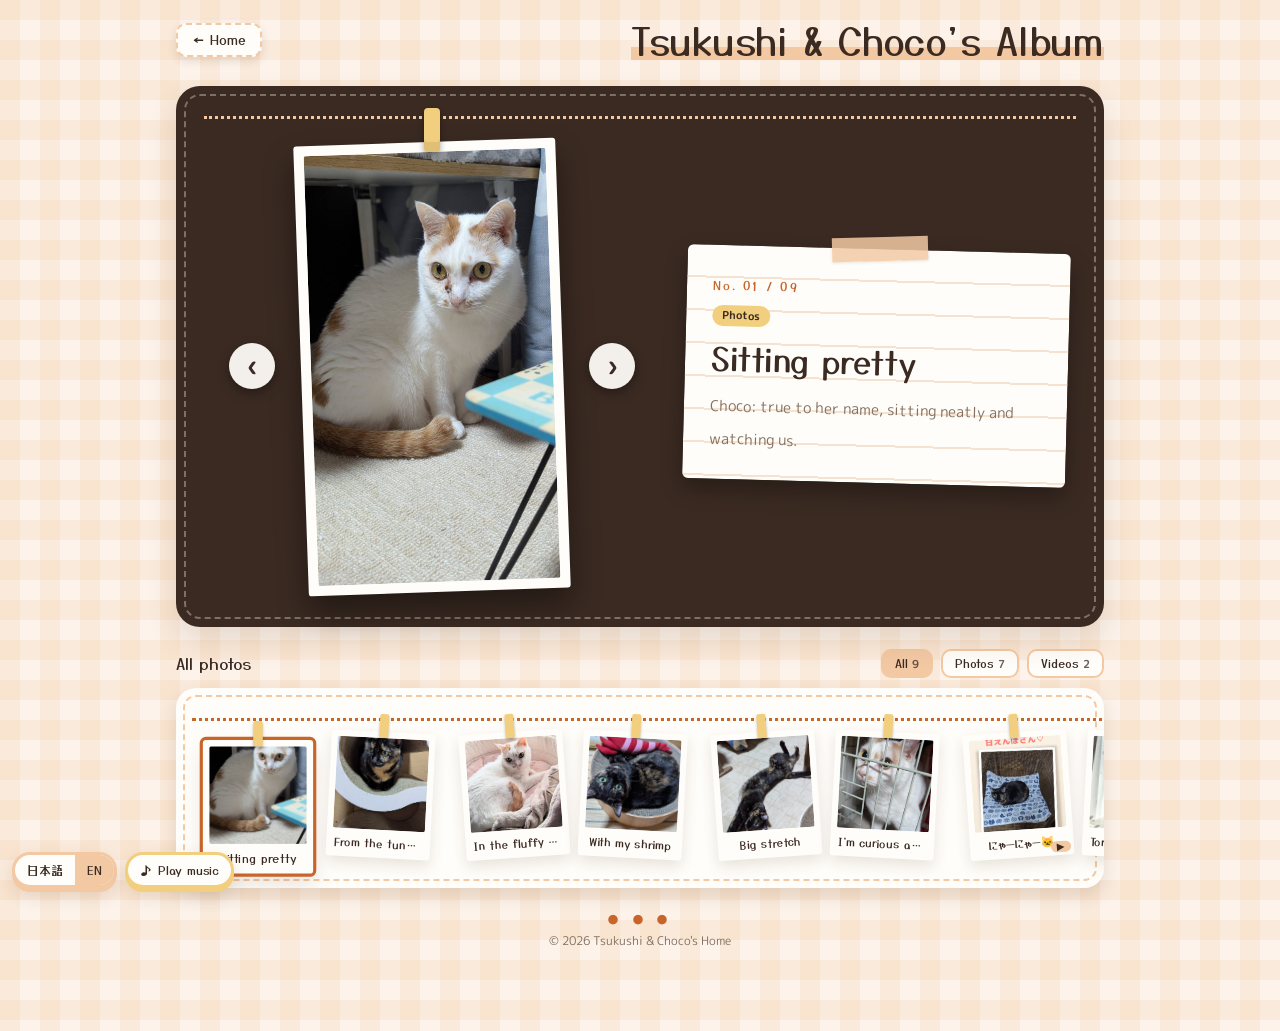
==== album.html @ e46e7396 "Add Tsukushi theme song video to album" ====
<!doctype html>
<html lang="ja">
<head>
<meta charset="utf-8">
<meta name="viewport" content="width=device-width, initial-scale=1, viewport-fit=cover">
<title>つくしとちょこのアルバム</title>
<link rel="preconnect" href="https://fonts.googleapis.com">
<link rel="preconnect" href="https://fonts.gstatic.com" crossorigin>
<link rel="stylesheet" href="https://fonts.googleapis.com/css2?family=Yusei+Magic&family=M+PLUS+Rounded+1c:wght@500;700&display=swap">
<link rel="stylesheet" href="style.css">
</head>
<body>
<main class="wrap" data-page-title="title.album">
  <header class="album-head">
    <a class="back" href="index.html" data-i18n="back">← トップへ</a>
    <h1 class="album-title" data-i18n="album.title">つくしとちょこのアルバム</h1>
  </header>

  <!-- 物干しボード：えらんだ写真をクリップでつるして、横にメモを貼る -->
  <section class="board" data-i18n-aria="album.book" aria-label="えらんだ写真">
    <div class="stage">
      <div class="hang">
        <span class="clip" aria-hidden="true"></span>
        <figure class="snap" id="snap"></figure>
      </div>
      <!-- 送りボタンは写真の両側に置いて、写真を見ながら押せるようにする -->
      <button type="button" class="nav-btn nav-prev" id="prev" data-i18n-aria="album.prev.aria" aria-label="前の写真">‹</button>
      <button type="button" class="nav-btn nav-next" id="next" data-i18n-aria="album.next.aria" aria-label="次の写真">›</button>
    </div>
    <div class="memo">
      <span class="page-no" id="page-no"></span>
      <span class="kind-chip" id="kind-chip"></span>
      <h2 class="book-cap" id="book-cap"></h2>
      <p class="book-note" id="book-note"></p>
    </div>
  </section>

  <section class="shelf" aria-labelledby="shelf-title">
    <div class="shelf-head">
      <h2 id="shelf-title" data-i18n="album.list">写真の一覧</h2>
      <div class="tabs" role="group" data-i18n-aria="album.tabs" aria-label="表示の切り替え">
        <button type="button" id="tab-all" data-filter="all" aria-pressed="true"><span data-i18n="album.all">すべて</span><span class="count"></span></button>
        <button type="button" id="tab-photo" data-filter="photo" aria-pressed="false"><span data-i18n="album.photo">写真</span><span class="count"></span></button>
        <button type="button" id="tab-video" data-filter="video" aria-pressed="false"><span data-i18n="album.video">動画</span><span class="count"></span></button>
      </div>
    </div>
    <div class="line"><div class="strip clothes" id="strip"></div></div>
  </section>

  <footer>
    <div class="paws" aria-hidden="true">● ● ●</div>
    <span data-i18n="footer">© 2026 つくしとちょこのおうち</span>
  </footer>
</main>

<script src="site.js"></script>
<script>
/* 写真・動画を増やすときは、ここに1つずつ追加します（新しいものは最後に足します）。
   写真: { type: "photo", src: "images/ファイル名.jpg", caption: { ja: "ひとこと", en: "English" }, note: { ja: "説明", en: "English" } }
   動画: { type: "video", src: "images/ファイル名.mp4", caption: { ja: "ひとこと" }, note: { ja: "説明" } }
        （サムネイル画像は不要です。用意した場合は poster: "images/サムネイル.jpg" を足せます）
   英語を書かない場合は日本語が表示されます */
const items = [
  { type: "photo", src: "images/choco-sit.jpg",
    caption: { ja: "ちょこんとおすわり", en: "Sitting pretty" },
    note: { ja: "ちょこ：名前のとおり、ちょこんと座ってこちらをじっと見ています。", en: "Choco: true to her name, sitting neatly and watching us." },
    alt: { ja: "床にすわってこちらを見る白茶猫のちょこ", en: "Choco, an orange-and-white cat, sitting and looking at the camera" } },
  { type: "photo", src: "images/tsukushi-tunnel.jpg",
    caption: { ja: "トンネルの中から", en: "From the tunnel" },
    note: { ja: "つくし：爪とぎトンネルの中から、きりっとこっちを見ています。", en: "Tsukushi: looking sharp from inside the scratcher tunnel." },
    alt: { ja: "爪とぎトンネルの中にいるサビ猫のつくし", en: "Tsukushi, a tortoiseshell cat, inside a cardboard scratcher tunnel" } },
  { type: "photo", src: "images/choco-bed.jpg",
    caption: { ja: "ふわふわベッドで", en: "In the fluffy bed" },
    note: { ja: "ちょこ：ピンクのベッドでくるんと丸まって、ひとやすみ。", en: "Choco: curled up for a rest in the pink bed." },
    alt: { ja: "ピンクのベッドで丸まる白茶猫のちょこ", en: "Choco curled up in a pink bed" } },
  { type: "photo", src: "images/tsukushi-shrimp.jpg",
    caption: { ja: "エビといっしょ", en: "With my shrimp" },
    note: { ja: "つくし：爪とぎボウルにすっぽり。エビのおもちゃといっしょに、上目づかい。", en: "Tsukushi: snug in the scratcher bowl with her shrimp toy, looking up." },
    alt: { ja: "爪とぎボウルの中でエビのおもちゃと寝ころぶつくし", en: "Tsukushi lying in a scratcher bowl next to a shrimp toy" } },
  { type: "photo", src: "images/tsukushi-stretch.jpg",
    caption: { ja: "のびーん", en: "Big stretch" },
    note: { ja: "つくし：床の上で、おもいっきりのびのび。これが噂のPUMAつくし。", en: "Tsukushi: stretching out as far as she can on the floor. Behold, the rumored PUMA Tsukushi." },
    alt: { ja: "床の上で体をのばすつくし", en: "Tsukushi stretching out on the floor" } },
  { type: "photo", src: "images/choco-house.jpg",
    caption: { ja: "気になるにゃ", en: "I'm curious about" },
    note: { ja: "ちょこ：我が家に来て3日目。9月15日。ケージの外が気になるにゃ。", en: "Choco:Day 3 at my new home. September 15th. I’m so curious about what’s outside the cage!" } },
  { type: "video", src: "images/tsukushi_amae_v13.mp4", poster: "images/tsukushi_amae_thumbnail_v10.jpg",
  caption: { ja: "にゃーにゃー🐱" },
  note: { ja: "つくし：\nいつにも増して、甘えんぼうなつくちゃん🐱\nおかーしゃんは胸熱で泣いてしまったよ🥹" } },
  { type: "photo", src: "images/tsukushi-bekko.jpg",
    caption: { ja: "べっ甲色の輝き✨", en: "Tortoiseshell glow✨" },
    note: { ja: "つくし：窓辺で陽の光を浴びてキラキラ輝いています🐱サビ猫の魅力全開にゃ👍🏻✨", en: "Tsukushi: basking in the sunlight by the window and sparkling away🐱 Tortoiseshell charm in full bloom👍🏻✨" },
    alt: { ja: "窓辺で陽の光を浴びるサビ猫のつくし", en: "Tsukushi, a tortoiseshell cat, basking in the sunlight by the window" } }, { type: "video", src: "images/tsukushi_song.mp4", poster: "images/tsukushi_song_poster.jpg", caption: { ja: "私はサビ猫つくしです♪", en: "I'm Tsukushi the Tortoiseshell Cat♪" }, note: { ja: "つくし：お友達のchokoさんが作ってくれた、つくしのテーマソングです。だんだんくせになって、気づいたら口ずさんじゃうかも(笑)", en: "Tsukushi: A theme song for Tsukushi, made by our friend choko. It's so catchy, you'll catch yourself humming it before you know it (lol)" }, alt: { ja: "つくしのテーマソングの動画", en: "Video of Tsukushi's theme song" } },
  // 増やすときは、ここに { type: "photo", src: "images/ファイル名.jpg", caption: { ja: "…", en: "…" }, note: { ja: "…", en: "…" } } を追加します
];

const pick = v => (v && typeof v === "object") ? (v[SITE.lang] || v.ja || "") : (v || "");
const strip = document.getElementById("strip");
const snap = document.getElementById("snap");
let shown = items;
let current = 0;

document.querySelectorAll(".tabs button").forEach(btn => {
  const f = btn.dataset.filter;
  btn.querySelector(".count").textContent = f === "all" ? items.length : items.filter(i => i.type === f).length;
  btn.addEventListener("click", () => {
    document.querySelectorAll(".tabs button").forEach(b => b.setAttribute("aria-pressed", b === btn));
    shown = f === "all" ? items : items.filter(i => i.type === f);
    renderStrip();
    const no = Number(new URLSearchParams(location.search).get("no")); select(Number.isInteger(no) && no >= 1 && no <= items.length ? no - 1 : 0);
  });
});

function renderStrip() {
  strip.innerHTML = "";
  if (!shown.length) {
    const p = document.createElement("p");
    p.className = "empty";
    p.textContent = SITE.t("album.empty");
    strip.append(p);
    return;
  }
  shown.forEach((item, idx) => {
    const b = document.createElement("button");
    b.type = "button";
    b.setAttribute("aria-label", pick(item.caption));
    if (item.type === "video" && !item.poster) {
      // サムネイル画像がない動画は、動画の最初のほうの1コマを小さく表示する
      const v = document.createElement("video");
      v.src = item.src + "#t=0.5"; v.muted = true; v.playsInline = true; v.preload = "metadata";
      v.setAttribute("aria-hidden", "true");
      b.append(v);
    } else {
      const img = document.createElement("img");
      img.src = item.poster || item.src; img.alt = ""; img.loading = "lazy";
      b.append(img);
    }
    const cap = document.createElement("span");
    cap.className = "cap"; cap.textContent = pick(item.caption);
    b.append(cap);
    if (item.type === "video") {
      const m = document.createElement("span");
      m.className = "vmark"; m.textContent = "▶";
      b.append(m);
    }
    b.addEventListener("click", () => select(idx));
    strip.append(b);
  });
}

function select(idx) {
  if (!shown.length) {
    snap.innerHTML = '<p class="book-empty">' + SITE.t("album.bookempty") + '</p>';
    document.getElementById("page-no").textContent = "No. 00 / 00";
    document.getElementById("kind-chip").textContent = SITE.t("album.photo");
    document.getElementById("book-cap").textContent = SITE.t("album.title");
    document.getElementById("book-note").textContent = SITE.t("album.empty");
    return;
  }
  current = (idx + shown.length) % shown.length;
  const item = shown[current];
  snap.innerHTML = "";
  if (item.type === "video") {
    const v = document.createElement("video");
    v.controls = true; v.playsInline = true; v.preload = "metadata";
    if (item.poster) { v.src = item.src; v.poster = item.poster; }
    else v.src = item.src + "#t=0.5";  // サムネイルがなくても最初の1コマを表示する
    snap.append(v);
  } else {
    const img = document.createElement("img");
    img.src = item.src; img.alt = pick(item.alt) || pick(item.caption);
    snap.append(img);
  }
  // 選んだ写真が一覧の見える位置に来るようにする
  const btn = strip.querySelectorAll("button")[current];
  const line = strip.parentElement;
  if (btn && line) line.scrollTo({ left: btn.offsetLeft - (line.clientWidth - btn.offsetWidth) / 2, behavior: "smooth" });
  const n = String(current + 1).padStart(2, "0");
  document.getElementById("page-no").textContent = `No. ${n} / ${String(shown.length).padStart(2, "0")}`;
  document.getElementById("kind-chip").textContent = SITE.t(item.type === "video" ? "album.video" : "album.photo");
  document.getElementById("book-cap").textContent = pick(item.caption);
  document.getElementById("book-note").textContent = pick(item.note);
  strip.querySelectorAll("button").forEach((b, i) => b.setAttribute("aria-current", i === current));
}

document.getElementById("prev").addEventListener("click", () => select(current - 1));
document.getElementById("next").addEventListener("click", () => select(current + 1));
document.addEventListener("keydown", e => {
  if (e.key === "ArrowLeft") select(current - 1);
  if (e.key === "ArrowRight") select(current + 1);
});
SITE.onLang(() => { renderStrip(); if (shown.length) select(current); });

renderStrip();
const no = Number(new URLSearchParams(location.search).get("no")); select(Number.isInteger(no) && no >= 1 && no <= items.length ? no - 1 : 0);
</script>
</body>
</html>
---- style.css ----
/* つくしとちょこのおうち 共通スタイル（リリーのおうちと同じテイスト）
   Layout: 上部にリンク集 → 2匹の丸窓 → 2匹のプロフィール → ライブ配信 → アルバム入口。アルバムは別ページ */
:root {
  --bg: #fdf3ea;          /* ひだまりのアプリコット */
  --dot: #f6e2d0;         /* ギンガムの線・薄い面 */
  --card: #fffdf9;
  --ink: #3a2a22;         /* サビ猫の黒茶 */
  --muted: #86705f;
  --accent: #f3c9a4;      /* サビ猫のオレンジ（淡） */
  --accent-deep: #c7652a; /* サビ猫のオレンジ（濃）・文字用 */
  --honey: #f2cf7e;
  --mint: #b9d8bf;        /* セージ */
  --lilac: #d6cbe8;
  --red: #f0b3a3;         /* YouTube */
  --on-color: #3a2a22;    /* 色面の上の文字・アイコン（両テーマ共通） */
  --shadow: rgba(80, 45, 20, .13);
  --font-pop: "Yusei Magic", "Hiragino Maru Gothic ProN", "Yu Gothic", sans-serif;
  --font-body: "M PLUS Rounded 1c", "Hiragino Maru Gothic ProN", "Yu Gothic", sans-serif;
}
@media (prefers-color-scheme: dark) {
  :root:not([data-theme="light"]) {
    --bg: #241a15; --dot: #2f221b; --card: #33261f; --ink: #fbefe4; --muted: #ccb6a4;
    --accent: #e9b084; --accent-deep: #f2a46a; --honey: #f2cf7e; --mint: #b9d8bf; --lilac: #d6cbe8; --red: #f0b3a3;
    --shadow: rgba(0, 0, 0, .38);
    color-scheme: dark;
  }
}
:root[data-theme="dark"] {
  --bg: #241a15; --dot: #2f221b; --card: #33261f; --ink: #fbefe4; --muted: #ccb6a4;
  --accent: #e9b084; --accent-deep: #f2a46a; --honey: #f2cf7e; --mint: #b9d8bf; --lilac: #d6cbe8; --red: #f0b3a3;
  --shadow: rgba(0, 0, 0, .38);
  color-scheme: dark;
}

* { box-sizing: border-box; }
body {
  margin: 0;
  background-color: var(--bg);
  background-image: radial-gradient(var(--dot) 18%, transparent 19%), radial-gradient(var(--dot) 18%, transparent 19%);
  background-size: 44px 44px;
  background-position: 0 0, 22px 22px;
  color: var(--ink);
  font-family: var(--font-body);
  font-size: 15px;
  line-height: 1.7;
}
img { max-width: 100%; }
.wrap {
  max-width: 960px;
  margin: 0 auto;
  padding-inline: 16px;
  padding-block: 16px 28px;
  display: grid;
  gap: 22px;
}

/* ---------- Links (top) ---------- */
.links {
  display: grid;
  grid-template-columns: repeat(4, minmax(0, 1fr));
  gap: 12px;
}
.link {
  --c: var(--accent);
  position: relative;
  display: flex;
  align-items: center;
  gap: 10px;
  padding: 10px 12px;
  background: var(--card);
  border-radius: 20px;
  border: 3px solid var(--c);
  box-shadow: 0 5px 0 var(--c);
  color: var(--ink);
  text-decoration: none;
  transition: transform .18s ease, box-shadow .18s ease;
  min-width: 0;
}
.link:hover { transform: translateY(-3px) rotate(-1.5deg); box-shadow: 0 8px 0 var(--c); }
.link:active { transform: translateY(3px); box-shadow: 0 2px 0 var(--c); }
.link:focus-visible { outline: 3px dashed var(--ink); outline-offset: 4px; }
.link .icon {
  flex: none;
  width: 40px; height: 40px;
  border-radius: 50%;
  display: grid; place-items: center;
  background: var(--c);
  color: var(--on-color);
}
.link .icon svg { width: 22px; height: 22px; }
.link .label { display: grid; min-width: 0; line-height: 1.3; }
.link b { font-family: var(--font-pop); font-weight: 400; font-size: 13px; overflow-wrap: anywhere; }
.link small { font-size: 11px; color: var(--muted); }
.link .badge {
  position: absolute; top: -9px; right: -6px;
  font-family: var(--font-pop); font-size: 10px;
  background: var(--ink); color: var(--bg);
  border-radius: 999px; padding: 1px 8px;
  transform: rotate(10deg);
}
.l-ig { --c: var(--accent); }
.l-tt { --c: var(--lilac); }
.l-yt { --c: var(--red); }
.l-line { --c: var(--mint); }

/* ---------- Hero ---------- */
.hero {
  display: grid;
  grid-template-columns: minmax(0, 1fr) minmax(0, 1.1fr);
  align-items: center;
  gap: 28px;
}
.photo { position: relative; width: min(100%, 380px); justify-self: center; }
.photo .frame {
  aspect-ratio: 1 / 1;
  max-width: 100%;
  border-radius: 58% 42% 47% 53% / 52% 46% 54% 48%;
  overflow: hidden;
  border: 7px solid var(--card);
  box-shadow: 0 0 0 4px var(--accent), 0 14px 30px var(--shadow);
  animation: blob 9s ease-in-out infinite;
}
.photo .frame img { width: 100%; height: 100%; object-fit: cover; object-position: 38% 40%; display: block; }
@keyframes blob { 50% { border-radius: 45% 55% 52% 48% / 46% 54% 46% 54%; } }
.sticker {
  position: absolute;
  font-family: var(--font-pop);
  font-size: 13px;
  padding: 6px 12px;
  border-radius: 999px;
  background: var(--honey);
  color: var(--on-color);
  box-shadow: 0 4px 0 rgba(80, 45, 20, .15);
  white-space: nowrap;
}
.sticker.s1 { top: 6%; right: -4%; transform: rotate(8deg); }
.sticker.s2 { bottom: 8%; left: -4%; transform: rotate(-7deg); background: var(--mint); }

.intro { min-width: 0; }
.hello {
  display: inline-block;
  font-family: var(--font-pop);
  font-size: 13px;
  letter-spacing: .08em;
  color: var(--accent-deep);
  background: var(--card);
  border: 2px dashed var(--accent);
  border-radius: 999px;
  padding: 2px 14px;
}
h1 {
  margin: 8px 0 4px;
  font-family: var(--font-pop);
  font-weight: 400;
  font-size: clamp(48px, 9vw, 84px);
  line-height: 1.05;
  letter-spacing: .02em;
  text-wrap: balance;
  text-shadow: 3px 3px 0 var(--dot), 6px 6px 0 var(--accent);
}
.en { font-family: var(--font-pop); font-size: 18px; color: var(--muted); letter-spacing: .25em; margin: 0; }
.lead { margin: 12px 0 0; max-width: 34em; }

/* ---------- Profile ---------- */
.profile {
  display: grid;
  grid-template-columns: minmax(0, 0.9fr) minmax(0, 2fr);
  gap: 20px;
  align-items: center;
  background: var(--card);
  border-radius: 32px;
  padding: 22px;
  box-shadow: 0 10px 24px var(--shadow);
}
.bubble {
  position: relative;
  margin: 0;
  background: var(--accent);
  color: var(--on-color);
  font-family: var(--font-pop);
  font-size: 16px;
  line-height: 1.6;
  padding: 16px 18px;
  border-radius: 24px;
  text-wrap: balance;
}
.bubble::after {
  content: "";
  position: absolute;
  bottom: -14px; left: 28px;
  border: 8px solid transparent;
  border-top: 10px solid var(--accent);
  border-right: 10px solid var(--accent);
}
.bubble small { display: block; font-family: var(--font-body); font-weight: 700; font-size: 12px; margin-top: 6px; }
.section-title { font-family: var(--font-pop); font-weight: 400; font-size: 16px; margin: 0 0 10px; color: var(--accent-deep); }
.facts { display: grid; grid-template-columns: repeat(5, minmax(0, 1fr)); gap: 10px; margin: 0; }
.facts div { background: var(--bg); border-radius: 16px; padding: 8px 12px; min-width: 0; }
.facts dt { font-size: 11px; color: var(--muted); font-weight: 700; letter-spacing: .06em; }
.facts dd { margin: 0; font-weight: 700; font-size: 14px; line-height: 1.45; font-variant-numeric: tabular-nums; }

/* ---------- CM banner ---------- */
.cm {
  display: flex;
  align-items: center;
  gap: 16px;
  padding: 14px 20px;
  background: var(--card);
  border: 3px solid var(--ink);
  border-radius: 999px;
  box-shadow: 0 6px 0 var(--ink);
  color: var(--ink);
  text-decoration: none;
  transition: transform .18s ease, box-shadow .18s ease;
}
.cm:hover { transform: translateY(-3px); box-shadow: 0 9px 0 var(--ink); }
.cm:active { transform: translateY(3px); box-shadow: 0 2px 0 var(--ink); }
.cm:focus-visible { outline: 3px dashed var(--accent-deep); outline-offset: 4px; }
.cm .play { flex: none; width: 48px; height: 48px; border-radius: 50%; display: grid; place-items: center; background: var(--accent); color: var(--on-color); }
.cm .play svg { width: 22px; height: 22px; margin-left: 3px; }
.cm .txt { min-width: 0; flex: 1; display: grid; line-height: 1.4; }
.cm .tag { font-family: var(--font-pop); font-size: 11px; color: var(--accent-deep); letter-spacing: .12em; }
.cm b { font-family: var(--font-pop); font-weight: 400; font-size: 17px; }
.cm .go { flex: none; font-family: var(--font-pop); font-size: 13px; background: var(--honey); color: var(--on-color); border-radius: 999px; padding: 4px 14px; }

/* ---------- Album teaser (top) ---------- */
.album-card {
  display: grid;
  grid-template-columns: minmax(0, 1fr) auto;
  align-items: center;
  gap: 20px;
  padding: 18px 22px;
  background: var(--card);
  border-radius: 32px;
  box-shadow: 0 10px 24px var(--shadow);
  color: var(--ink);
  text-decoration: none;
  transition: transform .2s ease;
}
.album-card:hover { transform: translateY(-3px); }
.album-card:focus-visible { outline: 3px dashed var(--accent-deep); outline-offset: 4px; }
.album-card p { margin: 0; color: var(--muted); font-size: 13px; }
.album-card .go { display: inline-block; margin-top: 10px; font-family: var(--font-pop); font-size: 13px; background: var(--accent); color: var(--on-color); border-radius: 999px; padding: 4px 16px; }
.thumbs { display: flex; padding-right: 10px; }
.thumbs img {
  width: 84px; height: 104px; object-fit: cover;
  border: 5px solid var(--card); border-radius: 6px;
  box-shadow: 0 6px 14px var(--shadow);
  margin-right: -14px;
}
.thumbs img:nth-child(1) { transform: rotate(-6deg); }
.thumbs img:nth-child(2) { transform: rotate(3deg) translateY(-6px); }
.thumbs img:nth-child(3) { transform: rotate(-2deg); }

/* ---------- Album page ---------- */
.album-head { display: flex; flex-wrap: wrap; align-items: center; justify-content: space-between; gap: 12px; }
.back {
  display: inline-flex; align-items: center; gap: 6px;
  font-family: var(--font-pop); font-size: 13px;
  color: var(--ink); text-decoration: none;
  background: var(--card); border: 3px solid var(--accent); box-shadow: 0 4px 0 var(--accent);
  border-radius: 999px; padding: 4px 14px;
}
.back:focus-visible { outline: 3px dashed var(--ink); outline-offset: 3px; }
.album-title { margin: 0; font-family: var(--font-pop); font-weight: 400; font-size: clamp(26px, 5vw, 38px); text-shadow: 3px 3px 0 var(--accent); }

/* 見開きアルバム */
.book {
  position: relative;
  display: grid;
  grid-template-columns: minmax(0, 1fr) minmax(0, 1fr);
  background: var(--accent);
  border-radius: 20px;
  padding: 12px;
  box-shadow: 0 14px 30px var(--shadow), inset 0 0 0 2px var(--card);
}
.book::before {
  content: "";
  position: absolute; top: 12px; bottom: 12px; left: 50%;
  width: 34px; transform: translateX(-50%);
  background: linear-gradient(90deg, transparent, var(--shadow) 45%, var(--shadow) 55%, transparent);
  pointer-events: none; z-index: 1;
}
.page {
  min-width: 0;
  background-color: var(--card);
  padding: 22px;
  min-height: 380px;
  display: grid;
}
.page.left { border-radius: 10px 4px 4px 10px; place-items: center; }
.page.right {
  border-radius: 4px 10px 10px 4px;
  background-image: repeating-linear-gradient(transparent 0 31px, var(--dot) 31px 33px);
  align-content: center; gap: 12px; padding-inline: 32px;
}
.snap {
  position: relative;
  max-width: 100%;
  background: var(--card);
  padding: 8px 8px 8px;
  border-radius: 4px;
  box-shadow: 0 8px 20px var(--shadow);
  transform: rotate(-2deg);
}
.snap::before, .snap::after {
  content: "";
  position: absolute; width: 70px; height: 22px;
  background: var(--accent); opacity: .85;
  box-shadow: 0 1px 2px var(--shadow);
}
.snap::before { top: -10px; left: -18px; transform: rotate(-35deg); }
.snap::after { bottom: -10px; right: -18px; transform: rotate(-35deg); }
.snap img, .snap video { display: block; max-width: 100%; max-height: 380px; width: auto; height: auto; border-radius: 2px; }
.page-no { font-family: var(--font-pop); font-size: 12px; letter-spacing: .15em; color: var(--accent-deep); font-variant-numeric: tabular-nums; }
.book-cap { margin: 0; font-family: var(--font-pop); font-weight: 400; font-size: clamp(22px, 3.4vw, 32px); line-height: 1.35; text-wrap: balance; }
.book-note { margin: 0; color: var(--muted); line-height: 33px; }
.kind-chip { justify-self: start; font-size: 11px; font-weight: 700; border-radius: 999px; padding: 1px 10px; background: var(--honey); color: var(--on-color); }
.book-nav { display: flex; gap: 8px; margin-top: 6px; }
.book-nav button {
  font: inherit; font-family: var(--font-pop); font-size: 13px;
  background: var(--card); color: var(--ink);
  border: 3px solid var(--accent); box-shadow: 0 4px 0 var(--accent);
  border-radius: 999px; padding: 3px 16px; cursor: pointer;
}
.book-nav button:active { transform: translateY(3px); box-shadow: 0 1px 0 var(--accent); }
.book-nav button:focus-visible { outline: 3px dashed var(--ink); outline-offset: 2px; }

/* 一覧 */
.shelf { display: grid; gap: 10px; }
.shelf-head { display: flex; flex-wrap: wrap; align-items: center; justify-content: space-between; gap: 10px; }
.shelf-head h2 { margin: 0; font-family: var(--font-pop); font-weight: 400; font-size: 16px; }
.tabs { display: flex; flex-wrap: wrap; gap: 8px; }
.tabs button {
  font: inherit; font-family: var(--font-pop); font-size: 12px;
  color: var(--ink); background: var(--card);
  border: 2px solid var(--accent); border-radius: 999px;
  padding: 2px 12px; cursor: pointer;
}
.tabs button[aria-pressed="true"] { background: var(--accent); color: var(--on-color); }
.tabs button:focus-visible { outline: 3px dashed var(--ink); outline-offset: 2px; }
.tabs .count { font-family: var(--font-body); font-weight: 700; font-size: 11px; margin-left: 4px; opacity: .75; }
.strip {
  display: grid;
  grid-template-columns: repeat(auto-fill, minmax(68px, 1fr));
  gap: 8px;
  background: var(--card);
  border-radius: 18px;
  padding: 12px;
  box-shadow: 0 8px 18px var(--shadow);
}
.strip button {
  position: relative;
  padding: 0; border: 3px solid transparent; border-radius: 12px;
  background: var(--bg); cursor: pointer; overflow: hidden;
  aspect-ratio: 1 / 1;
}
.strip button img, .strip button video { width: 100%; height: 100%; object-fit: cover; display: block; }
.strip button[aria-current="true"] { border-color: var(--accent-deep); }
.strip button:not([aria-current="true"]) img { opacity: .8; }
.strip button:hover img { opacity: 1; }
.strip button:focus-visible { outline: 3px dashed var(--ink); outline-offset: 2px; }
.strip .vmark { position: absolute; right: 3px; bottom: 3px; font-size: 10px; background: var(--accent); color: var(--on-color); border-radius: 999px; padding: 0 6px; }
.empty { text-align: center; color: var(--muted); padding: 20px 0; margin: 0; grid-column: 1 / -1; }

/* ---------- Stamps page ---------- */
.lead-small { margin: 0; color: var(--muted); font-size: 13px; }
.cat { display: grid; gap: 12px; }
.cat-head { display: flex; align-items: center; gap: 10px; margin: 0; font-family: var(--font-pop); font-weight: 400; font-size: 18px; }
.cat-head .num { font-family: var(--font-body); font-weight: 700; font-size: 12px; color: var(--muted); }
.cat-head::after { content: ""; flex: 1; border-top: 3px dotted var(--accent); }
.packs { display: grid; grid-template-columns: repeat(auto-fill, minmax(min(100%, 300px), 1fr)); gap: 14px; }
.pack {
  display: grid;
  grid-template-rows: auto 1fr auto;
  gap: 10px;
  background: var(--card);
  border-radius: 26px;
  padding: 16px;
  box-shadow: 0 10px 24px var(--shadow);
  min-width: 0;
}
.pack .preview {
  display: grid; grid-template-columns: repeat(8, minmax(0, 1fr)); gap: 4px;
  background: var(--bg); border-radius: 14px; padding: 8px;
}
.pack .preview img { width: 100%; aspect-ratio: 1 / 1; object-fit: contain; display: block; }
.pack .preview .ph {
  grid-column: 1 / -1; aspect-ratio: 4 / 1;
  display: grid; place-items: center;
  font-family: var(--font-pop); font-size: 12px; color: var(--muted);
}
.pack h3 { margin: 0; font-family: var(--font-pop); font-weight: 400; font-size: 16px; line-height: 1.4; }
.pack .meta { display: flex; flex-wrap: wrap; gap: 6px; margin-top: 4px; }
.pack .chip { font-size: 11px; font-weight: 700; border-radius: 999px; padding: 1px 10px; background: var(--bg); color: var(--muted); }
.pack .chip.kind { background: var(--mint); color: var(--on-color); }
.pack.k-emoji .chip.kind { background: var(--honey); }
.pack p { margin: 6px 0 0; font-size: 13px; color: var(--muted); }
.pack .buy {
  justify-self: start;
  font-family: var(--font-pop); font-size: 13px;
  background: var(--mint); color: var(--on-color);
  border-radius: 999px; padding: 5px 16px;
  text-decoration: none;
  box-shadow: 0 4px 0 rgba(80, 45, 20, .15);
}
.pack.k-emoji .buy { background: var(--honey); }
.pack .buy:focus-visible { outline: 3px dashed var(--ink); outline-offset: 3px; }

footer { text-align: center; font-size: 12px; color: var(--muted); }
footer .paws { color: var(--accent-deep); letter-spacing: .4em; }

/* ---------- Responsive ---------- */
/* ---------- 2匹の丸窓（トップ） ---------- */
.duo { position: relative; display: grid; grid-template-columns: 1fr 1fr; gap: 6px; align-items: center; justify-self: center; width: min(100%, 400px); }
.duo .cat { display: grid; justify-items: center; gap: 6px; }
.duo .cat:nth-child(2) { margin-top: 70px; }
.duo .frame {
  width: 100%; aspect-ratio: 1 / 1; max-width: 100%;
  border-radius: 58% 42% 47% 53% / 52% 46% 54% 48%;
  overflow: hidden;
  border: 6px solid var(--card);
  box-shadow: 0 0 0 4px var(--accent), 0 12px 26px var(--shadow);
  background: var(--accent);
  animation: blob 9s ease-in-out infinite;
}
.duo .cat:nth-child(2) .frame { animation-delay: -4s; }
.duo .frame img, .duo .frame svg { width: 100%; height: 100%; object-fit: cover; display: block; }
.duo .tag { font-family: var(--font-pop); font-size: 13px; background: var(--card); border: 2px solid var(--accent); border-radius: 999px; padding: 0 12px; }
.duo .sticker.s1 { top: -4%; right: 2%; }
.duo .sticker.s2 { bottom: 4%; left: -2%; }

/* ---------- 2匹のプロフィール ---------- */
.profiles { display: grid; grid-template-columns: repeat(2, minmax(0, 1fr)); gap: 16px; }
.pcard {
  background: var(--card);
  border-radius: 28px;
  padding: 18px 20px;
  box-shadow: 0 10px 24px var(--shadow);
  display: grid; gap: 10px; align-content: start;
  min-width: 0;
}
.pcard h3 { margin: 0; display: flex; align-items: baseline; gap: 8px; font-family: var(--font-pop); font-weight: 400; font-size: 22px; }
.pcard h3 small { font-family: var(--font-body); font-weight: 700; font-size: 12px; color: var(--muted); }
.pcard .facts { grid-template-columns: repeat(2, minmax(0, 1fr)); }
.pcard .facts div:last-child { grid-column: 1 / -1; }
.pcard .say { margin: 0; font-size: 13px; color: var(--accent-deep); font-weight: 700; }
.story { margin: 0; text-align: center; font-size: 14px; color: var(--muted); }
.story b { font-family: var(--font-pop); font-weight: 400; color: var(--ink); }
.album-card .thumbs .ph { width: 84px; height: 104px; border: 5px solid var(--card); border-radius: 6px; background: var(--accent); box-shadow: 0 6px 14px var(--shadow); margin-right: -14px; display: grid; place-items: center; font-size: 26px; }
.album-card .thumbs .ph:nth-child(1) { transform: rotate(-6deg); }
.album-card .thumbs .ph:nth-child(2) { transform: rotate(3deg) translateY(-6px); }
.album-card .thumbs .ph:nth-child(3) { transform: rotate(-2deg); }
.book-empty { margin: 0; text-align: center; color: var(--muted); font-family: var(--font-pop); font-size: 15px; line-height: 1.8; }

/* =====================================================================
   テイスト：ひだまりのパッチワーク
   リリーのおうちと同じ骨組みのまま、見た目だけを変えるための上書き。
   ・背景は水玉ではなくギンガムチェック
   ・カードやボタンは「ぬい目（点線）」のあるワッペン風
   ・写真は丸ではなく、少し傾けた角丸の四角
   ・見出しは手書き風の書体＋マーカー線
   ===================================================================== */
body {
  background-image:
    linear-gradient(90deg, color-mix(in srgb, var(--accent) 22%, transparent) 50%, transparent 50%),
    linear-gradient(color-mix(in srgb, var(--accent) 22%, transparent) 50%, transparent 50%);
  background-size: 40px 40px;
  background-position: 0 0;
}

/* リンク集：ぬい目つきのワッペン */
.link {
  border: 2px dashed var(--c);
  border-radius: 14px;
  box-shadow: 0 0 0 5px var(--card), 0 6px 16px var(--shadow);
}
.link:hover { transform: translateY(-3px); box-shadow: 0 0 0 5px var(--card), 0 10px 20px var(--shadow); }
.link:active { transform: translateY(1px); box-shadow: 0 0 0 5px var(--card), 0 3px 8px var(--shadow); }
.link .icon { border-radius: 12px; }
.link .badge { border-radius: 4px; transform: rotate(6deg); background: var(--accent-deep); color: #fff; }

/* 2匹の写真：傾けた角丸の四角＋ぬい目 */
.duo .frame {
  border-radius: 26px;
  animation: none;
  border: 7px solid var(--card);
  box-shadow: 0 10px 24px var(--shadow);
  outline: 2px dashed var(--accent-deep);
  outline-offset: -14px;
}
.duo .cat:nth-child(1) .frame { transform: rotate(-4deg); }
.duo .cat:nth-child(2) .frame { transform: rotate(3deg); }
.duo .tag { border-radius: 6px; border-style: dashed; border-color: var(--accent-deep); }

/* ステッカーはマスキングテープ風 */
.sticker {
  border-radius: 3px;
  background: color-mix(in srgb, var(--honey) 85%, transparent);
  box-shadow: 0 2px 4px var(--shadow);
  font-family: var(--font-pop);
}
.sticker.s2 { background: color-mix(in srgb, var(--mint) 85%, transparent); }

/* 見出し：手書き風＋マーカー */
.hello {
  display: block;
  width: fit-content;
  margin-bottom: 10px;
  border: none;
  border-radius: 4px;
  background: var(--accent-deep);
  color: #fff;
}
h1 {
  text-shadow: none;
  display: inline;
  background: linear-gradient(transparent 64%, var(--accent) 64%, var(--accent) 92%, transparent 92%);
  -webkit-box-decoration-break: clone;
  box-decoration-break: clone;
  line-height: 1.25;
  word-break: keep-all;
  font-size: clamp(42px, 7.5vw, 72px);
}
.intro h1 + .en { margin-top: 10px; }
.en { letter-spacing: .18em; color: var(--accent-deep); }

/* プロフィール・アルバム入口・スタンプ：ワッペン風のカード */
.pcard, .album-card, .pack, .strip {
  border-radius: 20px;
  outline: 2px dashed var(--accent);
  outline-offset: -9px;
}
.pcard h3 { font-family: var(--font-pop); }
.pcard h3 small { background: var(--accent); color: var(--on-color); border-radius: 4px; padding: 0 8px; }
.facts div { border-radius: 10px; }
.section-title, .cat-head { color: var(--accent-deep); }
.cat-head::after { border-top-style: dashed; border-top-color: var(--accent); }

/* ライブ配信：黒茶の帯 */
.cm {
  background: var(--ink);
  color: var(--bg);
  border: none;
  border-radius: 18px;
  box-shadow: 0 10px 22px var(--shadow);
  outline: 2px dashed color-mix(in srgb, var(--bg) 45%, transparent);
  outline-offset: -8px;
}
.cm:hover { box-shadow: 0 14px 26px var(--shadow); }
.cm:active { box-shadow: 0 4px 10px var(--shadow); }
.cm .play { background: var(--accent-deep); color: #fff; border-radius: 12px; }
.cm .tag { color: var(--accent); }
.cm .go { background: var(--accent); border-radius: 8px; }

/* ボタン類：角丸の四角に */
.album-card .go, .pack .buy, .back, .book-nav button, .tabs button { border-radius: 10px; }
.back, .book-nav button { border-width: 2px; border-style: dashed; box-shadow: 0 4px 10px var(--shadow); }
.book-nav button:active { box-shadow: 0 1px 4px var(--shadow); }
.album-card .thumbs img, .album-card .thumbs .ph { border-radius: 12px; }
.album-title { text-shadow: none; background: linear-gradient(transparent 64%, var(--accent) 64%, var(--accent) 92%, transparent 92%); }
.strip button { border-radius: 10px; }

/* 見開きアルバム：表紙をオレンジに */
.book { background: var(--accent-deep); box-shadow: 0 14px 30px var(--shadow); }

/* 左下のツール */
.tools .seg, .tools .bgm { border-radius: 12px; border-style: dashed; border-width: 2px; box-shadow: 0 0 0 4px var(--card), 0 8px 18px var(--shadow); }
.tools .seg { border-color: var(--accent-deep); }
.tools .seg button[aria-pressed="true"] { background: var(--accent-deep); color: #fff; }
.tools .bgm { border-color: var(--accent-deep); }
.tools .bgm[aria-pressed="true"] { background: var(--accent); }

footer .paws { color: var(--accent-deep); }

/* 猫紹介カードの見出し（イラストのアイコンつき） */
.phead { display: flex; align-items: center; gap: 12px; }
.phead .face {
  flex: none; width: 64px; height: 64px;
  border-radius: 16px; overflow: hidden;
  border: 3px solid var(--card);
  box-shadow: 0 0 0 2px var(--accent), 0 4px 10px var(--shadow);
  transform: rotate(-4deg);
}
.pcard:nth-child(2) .phead .face { transform: rotate(4deg); }
.phead .face svg { width: 100%; height: 100%; display: block; }

/* =====================================================================
   アルバム：ひだまりの物干し
   リリーのおうちの「見開きアルバム」とは別の見せ方。
   ・上：濃い茶色のフェルトボードに、えらんだ写真をクリップでつるし、横にメモを貼る
   ・下：物干しロープにつるした小さなポラロイドの一覧（横にスクロール）
   ===================================================================== */
.board {
  position: relative;
  display: grid;
  grid-template-columns: minmax(0, 1.15fr) minmax(0, 1fr);
  gap: 32px;
  align-items: center;
  background: #3a2a22;
  border-radius: 24px;
  padding: 56px 36px 36px;
  box-shadow: 0 14px 30px var(--shadow);
  outline: 2px dashed rgba(253, 243, 234, .35);
  outline-offset: -10px;
}
.board::before {
  content: "";
  position: absolute; top: 30px; left: 28px; right: 28px;
  border-top: 3px dotted #f3c9a4;
}
/* ボタン｜写真｜ボタン の3列。ボタンは写真に重ならない */
.stage { display: grid; grid-template-columns: auto minmax(0, max-content) auto; justify-content: center; align-items: center; gap: 26px; width: 100%; }
.hang { position: relative; grid-column: 2; grid-row: 1; min-width: 0; transform-origin: top center; animation: sway 7s ease-in-out infinite; }
.nav-btn {
  position: relative; z-index: 3; grid-row: 1;
  width: 46px; height: 46px;
  display: grid; place-items: center;
  border: none; border-radius: 50%;
  background: rgba(255, 253, 249, .94); color: #3a2a22;
  font-family: var(--font-body); font-size: 28px; line-height: 1; font-weight: 700;
  box-shadow: 0 4px 12px rgba(0, 0, 0, .35);
  cursor: pointer;
}
.nav-btn:hover { background: #f3c9a4; }
.nav-btn:active { transform: scale(.94); }
.nav-btn:focus-visible { outline: 3px dashed #f3c9a4; outline-offset: 3px; }
.nav-prev { grid-column: 1; }
.nav-next { grid-column: 3; }
@keyframes sway { 0%, 100% { transform: rotate(-1.2deg); } 50% { transform: rotate(1deg); } }
.clip {
  position: absolute; top: -34px; left: 50%; z-index: 2;
  width: 16px; height: 44px; transform: translateX(-50%);
  background: #f2cf7e; border-radius: 4px;
  box-shadow: 0 3px 6px rgba(0, 0, 0, .35), inset 0 -10px 0 rgba(0, 0, 0, .08);
}
.board .snap {
  margin: 0;
  background: #fffdf9;
  padding: 10px;
  border-radius: 3px;
  box-shadow: 0 16px 30px rgba(0, 0, 0, .4);
}
.board .snap::before, .board .snap::after { content: none; }
.board .snap img, .board .snap video { display: block; max-width: 100%; max-height: 430px; width: auto; height: auto; border-radius: 2px; }
.board .book-empty { color: #3a2a22; padding: 60px 30px; }

.memo {
  position: relative;
  display: grid; gap: 10px; align-content: start;
  background-color: var(--card);
  background-image: repeating-linear-gradient(transparent 0 31px, var(--dot) 31px 33px);
  border-radius: 6px;
  padding: 30px 26px 24px;
  transform: rotate(1.5deg);
  box-shadow: 0 10px 22px rgba(0, 0, 0, .3);
}
.memo::before {
  content: "";
  position: absolute; top: -12px; left: 50%;
  width: 96px; height: 24px;
  transform: translateX(-50%) rotate(-3deg);
  background: color-mix(in srgb, var(--accent) 85%, transparent);
  box-shadow: 0 1px 3px var(--shadow);
}

/* 物干しロープの一覧 */
.line {
  background: var(--card);
  border-radius: 20px;
  padding: 18px 16px 20px;
  outline: 2px dashed var(--accent);
  outline-offset: -9px;
  overflow-x: auto;
  box-shadow: 0 8px 18px var(--shadow);
}
.strip.clothes {
  position: relative;
  display: flex; gap: 22px;
  width: max-content; min-width: 100%;
  padding: 26px 14px 10px;
  background: none; box-shadow: none; outline: none; border-radius: 0;
}
.strip.clothes::before {
  content: "";
  position: absolute; top: 12px; left: 0; right: 0;
  border-top: 3px dotted var(--accent-deep);
}
.strip.clothes button {
  position: relative; flex: none;
  width: 104px; aspect-ratio: auto; overflow: visible;
  padding: 6px 6px 0; border: none; border-radius: 3px;
  background: #fffdf9;
  box-shadow: 0 6px 14px var(--shadow);
  transform-origin: top center;
  transition: transform .2s ease, box-shadow .2s ease;
}
.strip.clothes button:nth-child(odd) { transform: rotate(-4deg); }
.strip.clothes button:nth-child(even) { transform: rotate(3deg); }
.strip.clothes button::before {
  content: "";
  position: absolute; top: -18px; left: 50%;
  width: 9px; height: 24px; transform: translateX(-50%);
  background: #f2cf7e; border-radius: 2px;
  box-shadow: 0 2px 3px rgba(0, 0, 0, .25);
}
.strip.clothes button img, .strip.clothes button video { width: 100%; height: auto; aspect-ratio: 1 / 1; object-fit: cover; border-radius: 2px; opacity: 1; }
.strip.clothes button .cap {
  display: block;
  font-family: var(--font-pop); font-size: 11px; color: #3a2a22;
  text-align: center; padding: 5px 2px 7px;
  white-space: nowrap; overflow: hidden; text-overflow: ellipsis;
}
.strip.clothes button:hover { transform: rotate(0) translateY(4px); }
.strip.clothes button[aria-current="true"] {
  transform: rotate(0) translateY(8px) scale(1.06);
  box-shadow: 0 0 0 3px var(--accent-deep), 0 10px 18px var(--shadow);
}
.strip.clothes button:focus-visible { outline: 3px dashed var(--ink); outline-offset: 4px; }
.strip.clothes .empty { width: 100%; }

@media (max-width: 760px) {
  .links { gap: 8px; }
  .link { flex-direction: column; text-align: center; gap: 4px; padding: 8px 4px; border-radius: 16px; }
  .link .icon { width: 36px; height: 36px; }
  .link .icon svg { width: 20px; height: 20px; }
  .link b { font-size: 10px; }
  .link small { display: none; }
  .hero { grid-template-columns: 1fr; gap: 18px; text-align: center; }
  .photo { width: min(78%, 320px); }
  .lead { margin-inline: auto; }
  .hello { margin-inline: auto; }
  .profile { grid-template-columns: 1fr; padding: 18px 16px; gap: 22px; }
  .facts { grid-template-columns: repeat(2, minmax(0, 1fr)); }
  .facts div:last-child { grid-column: 1 / -1; }
  .profiles { grid-template-columns: 1fr; }
  .board { grid-template-columns: 1fr; gap: 18px; padding: 46px 10px 18px; }
  .board::before { top: 24px; left: 16px; right: 16px; }
  .clip { top: -28px; height: 38px; }
  .board .snap { padding: 7px; }
  .board .snap img, .board .snap video { max-height: 48vh; }
  .nav-btn { width: 38px; height: 38px; font-size: 24px; }
  .stage { gap: 18px; }
  .hang { animation: none; }
  .memo { gap: 6px; padding: 18px 16px 12px; transform: rotate(.8deg); background-image: none; }
  .memo .kind-chip { display: none; }
  .memo .book-cap { font-size: 20px; }
  .memo .book-note { line-height: 1.7; font-size: 13px; }
  .strip.clothes button { width: 88px; }
  .duo { width: min(92%, 340px); }
  .duo .cat:nth-child(2) { margin-top: 50px; }
  .cm { border-radius: 26px; padding: 12px 14px; gap: 12px; }
  .cm .go { display: none; }
  .album-card { grid-template-columns: 1fr; text-align: center; }
  .thumbs { justify-content: center; padding-right: 14px; }
  .book { grid-template-columns: 1fr; padding: 10px; }
  .book::before { display: none; }
  .page { min-height: 0; padding: 18px 14px; }
  .page.left { border-radius: 10px 10px 4px 4px; }
  .page.right { border-radius: 4px 4px 10px 10px; padding-inline: 18px; }
  .snap img, .snap video { max-height: 42vh; }
  .strip { grid-template-columns: repeat(auto-fill, minmax(56px, 1fr)); padding: 10px; }
}
/* ---------- 言語切替・BGM（全ページ共通、左下に固定。右下はNetlifyのバッジと重なるため） ---------- */
.tools {
  position: fixed;
  left: 12px;
  bottom: calc(12px + env(safe-area-inset-bottom, 0px));
  z-index: 10;
  display: flex;
  gap: 8px;
  align-items: center;
}
.tools .seg {
  display: flex;
  background: var(--card);
  border: 3px solid var(--accent);
  border-radius: 999px;
  box-shadow: 0 4px 0 var(--accent), 0 8px 18px var(--shadow);
  overflow: hidden;
}
.tools .seg button, .tools .bgm {
  font: inherit; font-family: var(--font-pop); font-size: 12px;
  color: var(--ink); background: transparent;
  border: none; padding: 5px 12px; cursor: pointer;
}
.tools .seg button[aria-pressed="true"] { background: var(--accent); color: var(--on-color); }
.tools .bgm {
  display: inline-flex; align-items: center; gap: 6px;
  background: var(--card);
  border: 3px solid var(--honey);
  border-radius: 999px;
  box-shadow: 0 4px 0 var(--honey), 0 8px 18px var(--shadow);
}
.tools .bgm .note { display: inline-block; }
.tools .bgm[aria-pressed="true"] { background: var(--honey); color: var(--on-color); }
.tools .bgm[aria-pressed="true"] .note { animation: bob 1s ease-in-out infinite; }
.tools .bgm:disabled { cursor: default; opacity: .75; }
.tools button:focus-visible { outline: 3px dashed var(--ink); outline-offset: 2px; }
@keyframes bob { 50% { transform: translateY(-3px) rotate(-10deg); } }
.wrap { padding-bottom: 80px; }

@media (prefers-reduced-motion: reduce) {
  * { animation: none !important; transition: none !important; }
}

/* ---- 誕生日デコレーション（birthday.js が誕生日から3日間だけ付けます） ---- */
:root { --bday-c1: #f6b8c8; --bday-c2: #fbe3e9; }
.bday-choco { --bday-c1: #c98a5a; --bday-c2: #f3dcc2; }
.bday-patch {
  position: relative; display: flex; align-items: center; gap: 12px;
  padding: 12px 18px; border-radius: 18px; min-width: 0;
  background: var(--bday-c2); color: var(--on-color);
  outline: 2px dashed var(--bday-c1); outline-offset: -8px;
  box-shadow: 0 6px 16px var(--shadow);
  transform: rotate(-1deg);
}
.bday-patch::after {
  content: ""; position: absolute; top: -10px; right: 18%; width: 74px; height: 22px;
  background: color-mix(in srgb, var(--honey) 80%, transparent); transform: rotate(6deg);
  box-shadow: 0 1px 3px var(--shadow);
}
.bday-cake { flex: none; width: 52px; height: 52px; animation: bday-wiggle 2.4s ease-in-out infinite; transform-origin: 50% 90%; }
.bday-cake svg { width: 100%; height: 100%; display: block; }
.bday-text { display: grid; gap: 2px; min-width: 0; }
.bday-text b { font-family: var(--font-pop); font-weight: 400; font-size: clamp(17px, 3vw, 21px); line-height: 1.4; }
.bday-text small { font-size: 12px; font-weight: 700; opacity: .8; }
@keyframes bday-wiggle { 0%, 100% { transform: rotate(-5deg); } 50% { transform: rotate(5deg); } }

.duo .cat.bday-star { position: relative; z-index: 2; }
.bday-crown { position: absolute; z-index: 3; left: -4%; right: -4%; top: -16%; pointer-events: none; filter: drop-shadow(0 3px 3px rgba(0,0,0,.18)); }
.bday-crown svg { display: block; width: 100%; height: auto; }
.duo .cat:nth-child(1) .bday-crown { transform: rotate(-7deg); }
.duo .cat:nth-child(2) .bday-crown { transform: rotate(5deg); }
.bday-rosette { position: absolute; z-index: 3; right: -8%; bottom: 8%; width: 30%; transform: rotate(10deg); pointer-events: none; filter: drop-shadow(0 3px 3px rgba(0,0,0,.18)); animation: bday-swing 3s ease-in-out infinite; transform-origin: 50% 0; }
.bday-rosette svg { display: block; width: 100%; height: auto; }
.bday-rosette b { position: absolute; left: 0; right: 0; top: 36%; transform: translateY(-50%); text-align: center; font-family: var(--font-pop); font-weight: 400; font-size: clamp(11px, 2.6vw, 14px); color: var(--on-color); line-height: 1; }
@keyframes bday-swing { 0%, 100% { transform: rotate(6deg); } 50% { transform: rotate(14deg); } }

.bday-fall { position: fixed; inset: 0; z-index: 50; pointer-events: none; overflow: hidden; }
.bday-fall i { position: absolute; top: -24px; opacity: 0; animation: bday-drift ease-in-out forwards; }
.bday-fall-tsukushi i { width: 12px; height: 15px; border-radius: 80% 0 80% 0; }        /* 桜の花びら */
.bday-fall-choco i { width: 10px; height: 10px; border-radius: 50% 50% 50% 0; }         /* チョコのつぶ */
.bday-fall-choco i:nth-child(3n) { width: 12px; height: 6px; border-radius: 3px; }
@keyframes bday-drift {
  0% { opacity: 1; transform: translate(0, 0) rotate(0) scale(var(--s)); }
  50% { transform: translate(calc(var(--x) * -.6), 52vh) rotate(calc(var(--r) * .5)) scale(var(--s)); }
  85% { opacity: 1; }
  100% { opacity: 0; transform: translate(var(--x), 105vh) rotate(var(--r)) scale(var(--s)); }
}
.birthday .sticker { z-index: 4; }
@media (max-width: 760px) {
  .bday-patch { padding: 10px 14px; }
  .bday-cake { width: 44px; height: 44px; }
}
@media (prefers-reduced-motion: reduce) {
  .bday-cake, .bday-rosette { animation: none; }
}
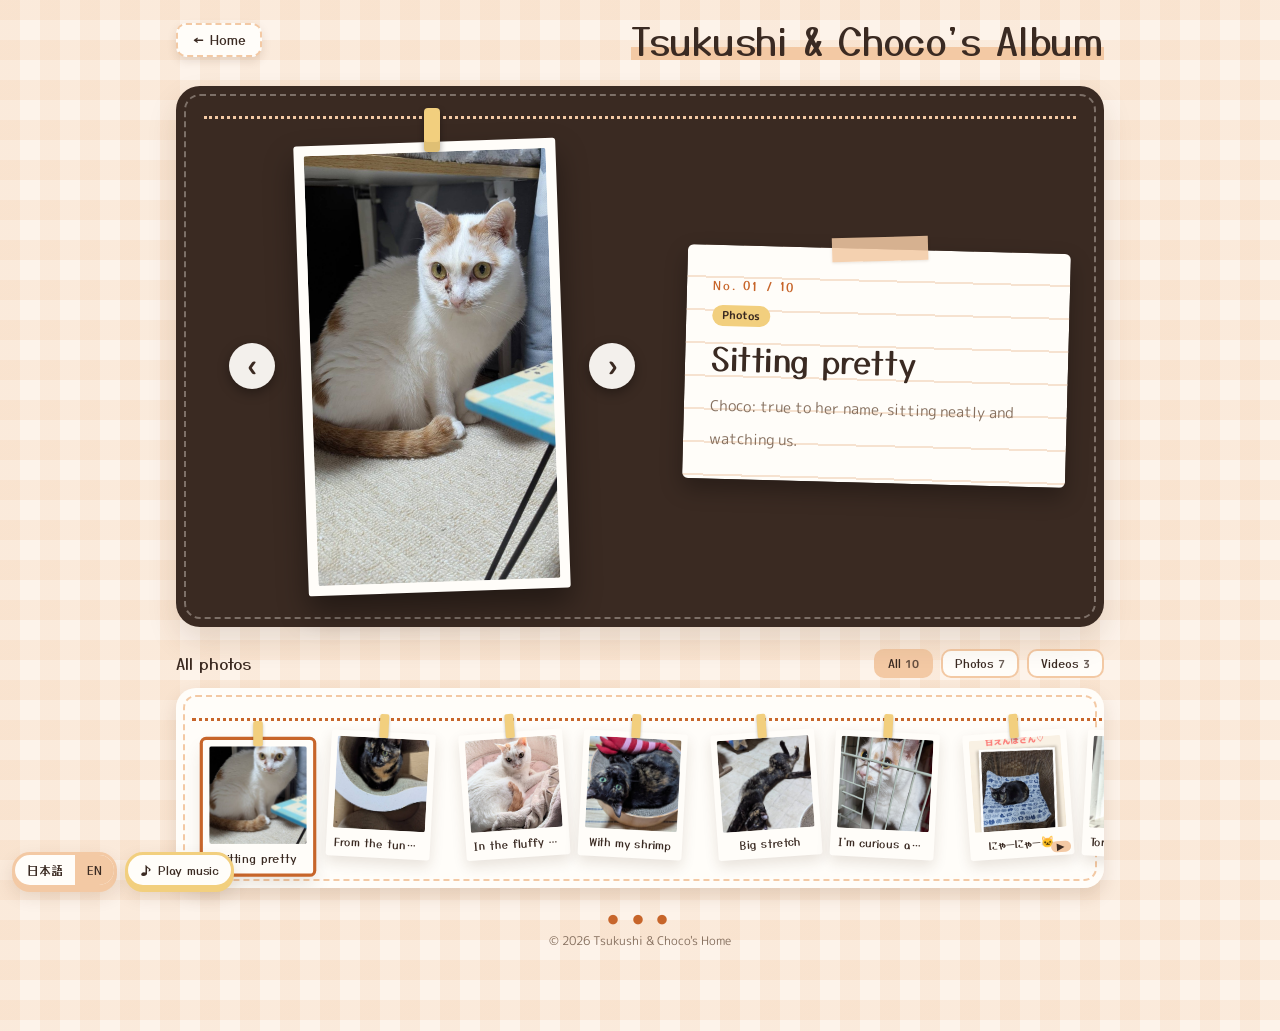
==== commit 07fe614b: "Add hanachu nose kiss video to album" ====
--- a/album.html
+++ b/album.html
@@ -91,6 +91,7 @@
     caption: { ja: "べっ甲色の輝き✨", en: "Tortoiseshell glow✨" },
     note: { ja: "つくし：窓辺で陽の光を浴びてキラキラ輝いています🐱サビ猫の魅力全開にゃ👍🏻✨", en: "Tsukushi: basking in the sunlight by the window and sparkling away🐱 Tortoiseshell charm in full bloom👍🏻✨" },
     alt: { ja: "窓辺で陽の光を浴びるサビ猫のつくし", en: "Tsukushi, a tortoiseshell cat, basking in the sunlight by the window" } }, { type: "video", src: "images/tsukushi_song.mp4", poster: "images/tsukushi_song_poster.jpg", caption: { ja: "私はサビ猫つくしです♪", en: "I'm Tsukushi the Tortoiseshell Cat♪" }, note: { ja: "つくし：お友達のchokoさんが作ってくれた、つくしのテーマソングです。だんだんくせになって、気づいたら口ずさんじゃうかも(笑)", en: "Tsukushi: A theme song for Tsukushi, made by our friend choko. It's so catchy, you'll catch yourself humming it before you know it (lol)" }, alt: { ja: "つくしのテーマソングの動画", en: "Video of Tsukushi's theme song" } },
+  { type: "video", src: "images/hanachu.mp4", poster: "images/hanachu_poster.jpg", caption: { ja: "初めての鼻チュー❤", en: "First Nose Kiss ❤" }, note: { ja: "つくちょこ：我が家に来て1ヶ月記念過ぎた10月16日。ちょこからつくしへ鼻チュー💕", en: "Tsukuchoko: October 16, just over a month after Choco came home. A nose kiss from Choco to Tsukushi💕" }, alt: { ja: "青いクッションの上のつくしに近づいて鼻チューするちょこ", en: "Choco approaching Tsukushi on the blue cushion for a nose kiss" } },
   // 増やすときは、ここに { type: "photo", src: "images/ファイル名.jpg", caption: { ja: "…", en: "…" }, note: { ja: "…", en: "…" } } を追加します
 ];
 
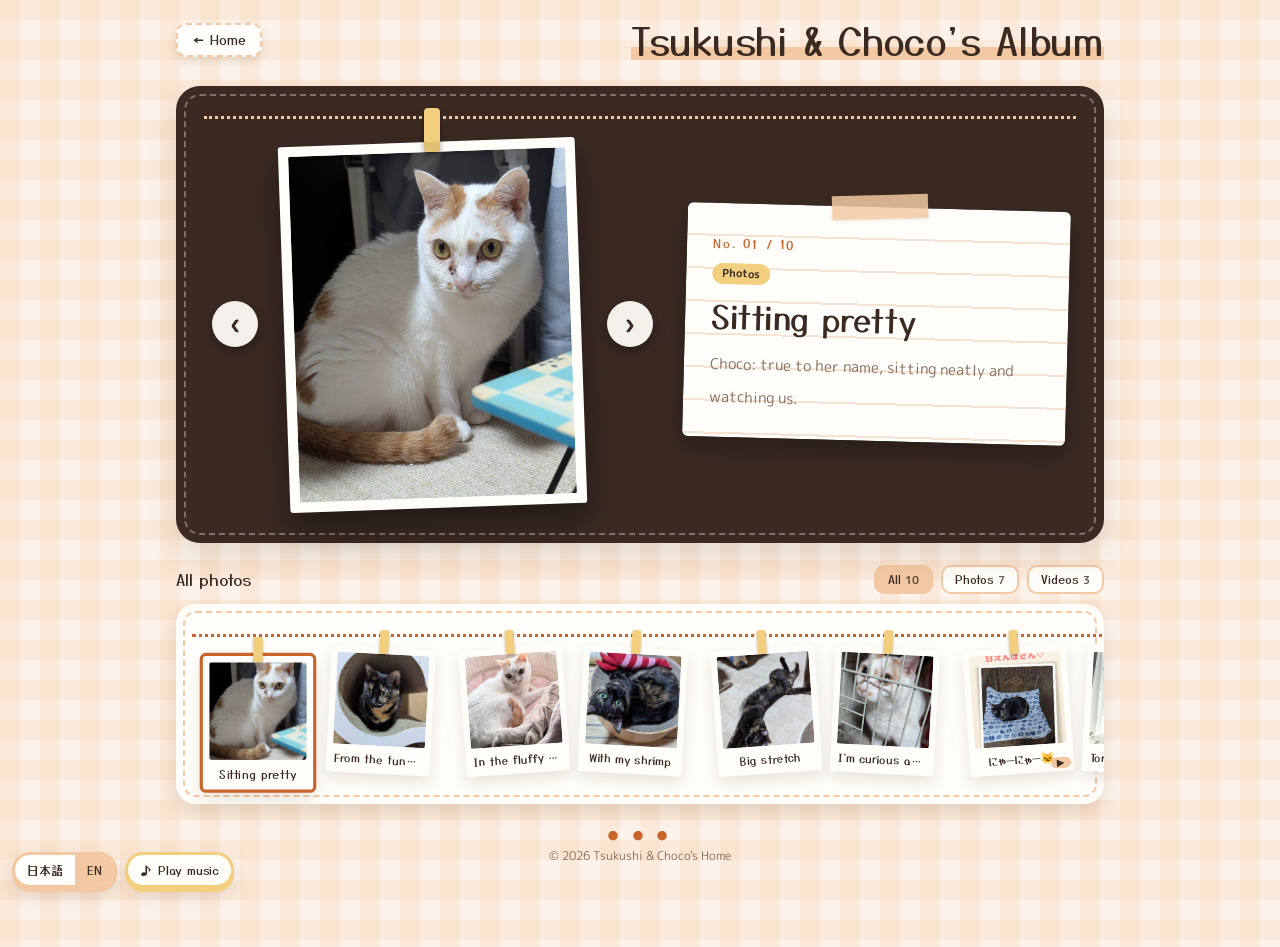
==== commit 97776c51: "アルバムの1・2枚目を正方形寄りの写真に差し替え" ====
--- a/album.html
+++ b/album.html
@@ -61,11 +61,11 @@
         （サムネイル画像は不要です。用意した場合は poster: "images/サムネイル.jpg" を足せます）
    英語を書かない場合は日本語が表示されます */
 const items = [
-  { type: "photo", src: "images/choco-sit.jpg",
+  { type: "photo", src: "images/choco-sit_sq.jpg",
     caption: { ja: "ちょこんとおすわり", en: "Sitting pretty" },
     note: { ja: "ちょこ：名前のとおり、ちょこんと座ってこちらをじっと見ています。", en: "Choco: true to her name, sitting neatly and watching us." },
     alt: { ja: "床にすわってこちらを見る白茶猫のちょこ", en: "Choco, an orange-and-white cat, sitting and looking at the camera" } },
-  { type: "photo", src: "images/tsukushi-tunnel.jpg",
+  { type: "photo", src: "images/tsukushi-tunnel_sq.jpg",
     caption: { ja: "トンネルの中から", en: "From the tunnel" },
     note: { ja: "つくし：爪とぎトンネルの中から、きりっとこっちを見ています。", en: "Tsukushi: looking sharp from inside the scratcher tunnel." },
     alt: { ja: "爪とぎトンネルの中にいるサビ猫のつくし", en: "Tsukushi, a tortoiseshell cat, inside a cardboard scratcher tunnel" } },
@@ -91,7 +91,7 @@
     caption: { ja: "べっ甲色の輝き✨", en: "Tortoiseshell glow✨" },
     note: { ja: "つくし：窓辺で陽の光を浴びてキラキラ輝いています🐱サビ猫の魅力全開にゃ👍🏻✨", en: "Tsukushi: basking in the sunlight by the window and sparkling away🐱 Tortoiseshell charm in full bloom👍🏻✨" },
     alt: { ja: "窓辺で陽の光を浴びるサビ猫のつくし", en: "Tsukushi, a tortoiseshell cat, basking in the sunlight by the window" } }, { type: "video", src: "images/tsukushi_song.mp4", poster: "images/tsukushi_song_poster.jpg", caption: { ja: "私はサビ猫つくしです♪", en: "I'm Tsukushi the Tortoiseshell Cat♪" }, note: { ja: "つくし：お友達のchokoさんが作ってくれた、つくしのテーマソングです。だんだんくせになって、気づいたら口ずさんじゃうかも(笑)", en: "Tsukushi: A theme song for Tsukushi, made by our friend choko. It's so catchy, you'll catch yourself humming it before you know it (lol)" }, alt: { ja: "つくしのテーマソングの動画", en: "Video of Tsukushi's theme song" } },
-  { type: "video", src: "images/hanachu.mp4", poster: "images/hanachu_poster.jpg", caption: { ja: "初めての鼻チュー❤", en: "First Nose Kiss ❤" }, note: { ja: "つくちょこ：我が家に来て1ヶ月記念過ぎた10月16日。ちょこからつくしへ鼻チュー💕", en: "Tsukuchoko: October 16, just over a month after Choco came home. A nose kiss from Choco to Tsukushi💕" }, alt: { ja: "青いクッションの上のつくしに近づいて鼻チューするちょこ", en: "Choco approaching Tsukushi on the blue cushion for a nose kiss" } },
+  { type: "video", src: "images/hanachu_sq.mp4", poster: "images/hanachu_sq_poster.jpg", caption: { ja: "初めての鼻チュー❤", en: "First Nose Kiss ❤" }, note: { ja: "つくちょこ：我が家に来て1ヶ月記念過ぎた10月16日。ちょこからつくしへ鼻チュー💕", en: "Tsukuchoko: October 16, just over a month after Choco came home. A nose kiss from Choco to Tsukushi💕" }, alt: { ja: "青いクッションの上のつくしに近づいて鼻チューするちょこ", en: "Choco approaching Tsukushi on the blue cushion for a nose kiss" } },
   // 増やすときは、ここに { type: "photo", src: "images/ファイル名.jpg", caption: { ja: "…", en: "…" }, note: { ja: "…", en: "…" } } を追加します
 ];
 
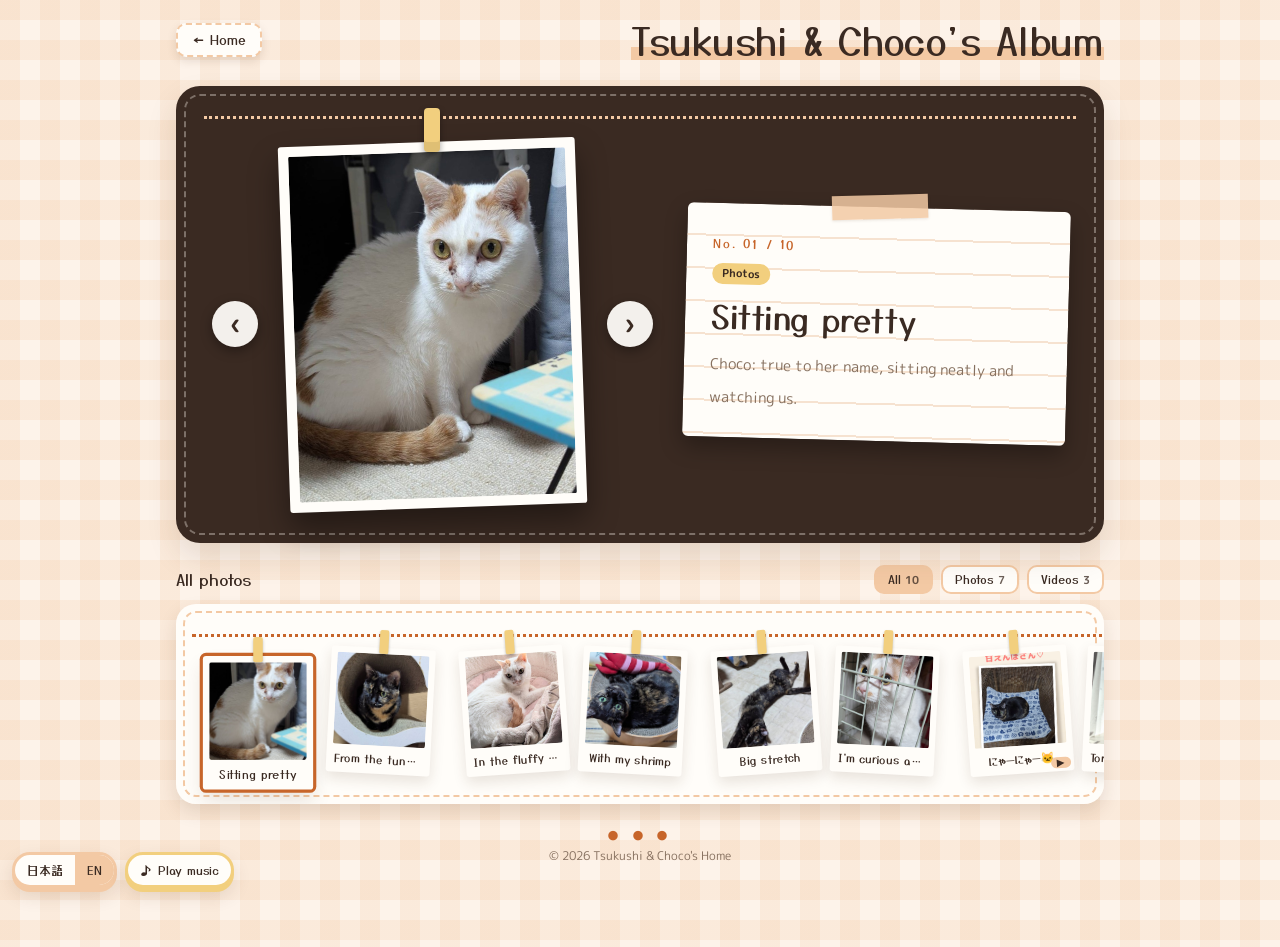
==== commit e649764b: "アルバムの4枚目「エビといっしょ」を正方形寄りの写真に差し替え" ====
--- a/album.html
+++ b/album.html
@@ -73,7 +73,7 @@
     caption: { ja: "ふわふわベッドで", en: "In the fluffy bed" },
     note: { ja: "ちょこ：ピンクのベッドでくるんと丸まって、ひとやすみ。", en: "Choco: curled up for a rest in the pink bed." },
     alt: { ja: "ピンクのベッドで丸まる白茶猫のちょこ", en: "Choco curled up in a pink bed" } },
-  { type: "photo", src: "images/tsukushi-shrimp.jpg",
+  { type: "photo", src: "images/tsukushi-shrimp_sq.jpg",
     caption: { ja: "エビといっしょ", en: "With my shrimp" },
     note: { ja: "つくし：爪とぎボウルにすっぽり。エビのおもちゃといっしょに、上目づかい。", en: "Tsukushi: snug in the scratcher bowl with her shrimp toy, looking up." },
     alt: { ja: "爪とぎボウルの中でエビのおもちゃと寝ころぶつくし", en: "Tsukushi lying in a scratcher bowl next to a shrimp toy" } },
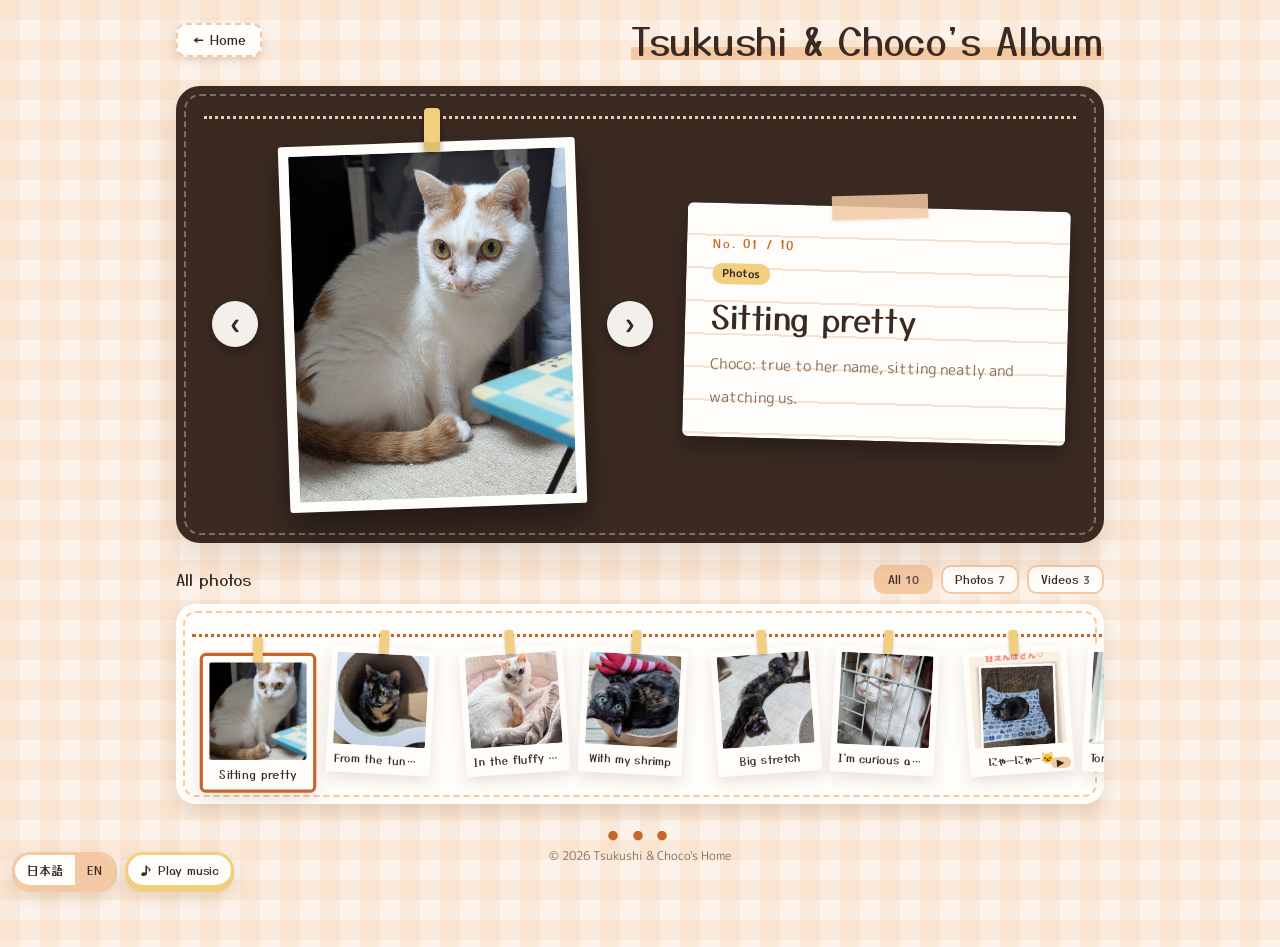
==== commit 3f9eaa20: "アルバムの5・8枚目を正方形寄りの写真に差し替え" ====
--- a/album.html
+++ b/album.html
@@ -77,7 +77,7 @@
     caption: { ja: "エビといっしょ", en: "With my shrimp" },
     note: { ja: "つくし：爪とぎボウルにすっぽり。エビのおもちゃといっしょに、上目づかい。", en: "Tsukushi: snug in the scratcher bowl with her shrimp toy, looking up." },
     alt: { ja: "爪とぎボウルの中でエビのおもちゃと寝ころぶつくし", en: "Tsukushi lying in a scratcher bowl next to a shrimp toy" } },
-  { type: "photo", src: "images/tsukushi-stretch.jpg",
+  { type: "photo", src: "images/tsukushi-stretch_sq.jpg",
     caption: { ja: "のびーん", en: "Big stretch" },
     note: { ja: "つくし：床の上で、おもいっきりのびのび。これが噂のPUMAつくし。", en: "Tsukushi: stretching out as far as she can on the floor. Behold, the rumored PUMA Tsukushi." },
     alt: { ja: "床の上で体をのばすつくし", en: "Tsukushi stretching out on the floor" } },
@@ -87,7 +87,7 @@
   { type: "video", src: "images/tsukushi_amae_v13.mp4", poster: "images/tsukushi_amae_thumbnail_v10.jpg",
   caption: { ja: "にゃーにゃー🐱" },
   note: { ja: "つくし：\nいつにも増して、甘えんぼうなつくちゃん🐱\nおかーしゃんは胸熱で泣いてしまったよ🥹" } },
-  { type: "photo", src: "images/tsukushi-bekko.jpg",
+  { type: "photo", src: "images/tsukushi-bekko_sq.jpg",
     caption: { ja: "べっ甲色の輝き✨", en: "Tortoiseshell glow✨" },
     note: { ja: "つくし：窓辺で陽の光を浴びてキラキラ輝いています🐱サビ猫の魅力全開にゃ👍🏻✨", en: "Tsukushi: basking in the sunlight by the window and sparkling away🐱 Tortoiseshell charm in full bloom👍🏻✨" },
     alt: { ja: "窓辺で陽の光を浴びるサビ猫のつくし", en: "Tsukushi, a tortoiseshell cat, basking in the sunlight by the window" } }, { type: "video", src: "images/tsukushi_song.mp4", poster: "images/tsukushi_song_poster.jpg", caption: { ja: "私はサビ猫つくしです♪", en: "I'm Tsukushi the Tortoiseshell Cat♪" }, note: { ja: "つくし：お友達のchokoさんが作ってくれた、つくしのテーマソングです。だんだんくせになって、気づいたら口ずさんじゃうかも(笑)", en: "Tsukushi: A theme song for Tsukushi, made by our friend choko. It's so catchy, you'll catch yourself humming it before you know it (lol)" }, alt: { ja: "つくしのテーマソングの動画", en: "Video of Tsukushi's theme song" } },
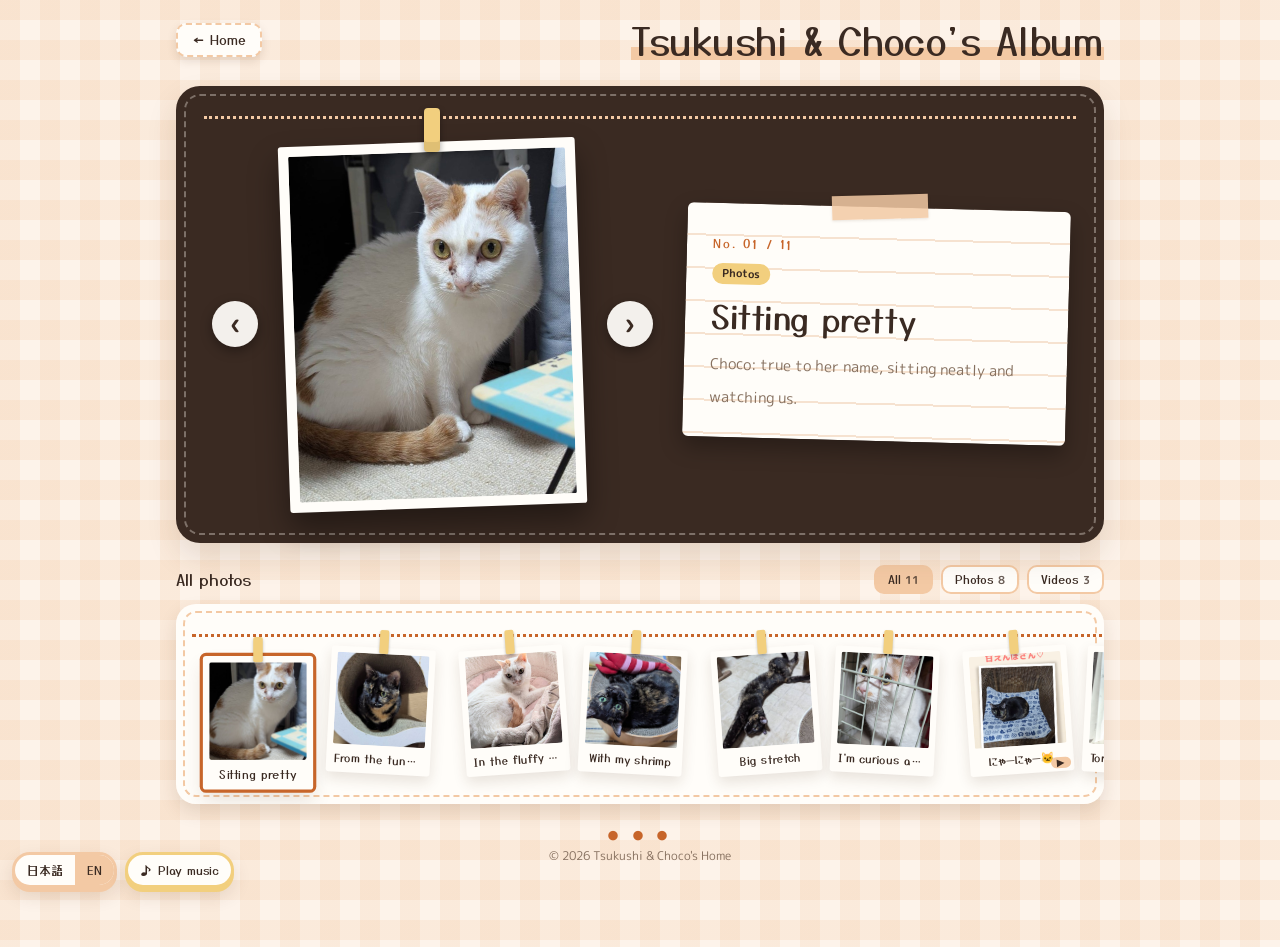
==== commit 07ced7c0: "album.html: 写真「窓辺でちょこん」を追加" ====
--- a/album.html
+++ b/album.html
@@ -92,6 +92,10 @@
     note: { ja: "つくし：窓辺で陽の光を浴びてキラキラ輝いています🐱サビ猫の魅力全開にゃ👍🏻✨", en: "Tsukushi: basking in the sunlight by the window and sparkling away🐱 Tortoiseshell charm in full bloom👍🏻✨" },
     alt: { ja: "窓辺で陽の光を浴びるサビ猫のつくし", en: "Tsukushi, a tortoiseshell cat, basking in the sunlight by the window" } }, { type: "video", src: "images/tsukushi_song.mp4", poster: "images/tsukushi_song_poster.jpg", caption: { ja: "私はサビ猫つくしです♪", en: "I'm Tsukushi the Tortoiseshell Cat♪" }, note: { ja: "つくし：お友達のchokoさんが作ってくれた、つくしのテーマソングです。だんだんくせになって、気づいたら口ずさんじゃうかも(笑)", en: "Tsukushi: A theme song for Tsukushi, made by our friend choko. It's so catchy, you'll catch yourself humming it before you know it (lol)" }, alt: { ja: "つくしのテーマソングの動画", en: "Video of Tsukushi's theme song" } },
   { type: "video", src: "images/hanachu_sq.mp4", poster: "images/hanachu_sq_poster.jpg", caption: { ja: "初めての鼻チュー❤", en: "First Nose Kiss ❤" }, note: { ja: "つくちょこ：我が家に来て1ヶ月記念過ぎた10月16日。ちょこからつくしへ鼻チュー💕", en: "Tsukuchoko: October 16, just over a month after Choco came home. A nose kiss from Choco to Tsukushi💕" }, alt: { ja: "青いクッションの上のつくしに近づいて鼻チューするちょこ", en: "Choco approaching Tsukushi on the blue cushion for a nose kiss" } },
+  { type: 'photo', src: 'images/choco-window.jpg',
+     caption: { ja: '窓辺でちょこん🐱', en: 'Choco by the Window🐱' },
+     note: { ja: 'ちょこ：とうとうこの場所へやってきた！この後ニャルソック堪能🐱', en: 'Choco: I finally made it to this spot! After that, I enjoyed my window patrol to the fullest🐱' },
+     alt: { ja: '窓辺の棚の上に座る白茶猫のちょこ', en: 'Choco, a white-and-brown cat, sitting on the cabinet by the window' } }
   // 増やすときは、ここに { type: "photo", src: "images/ファイル名.jpg", caption: { ja: "…", en: "…" }, note: { ja: "…", en: "…" } } を追加します
 ];
 
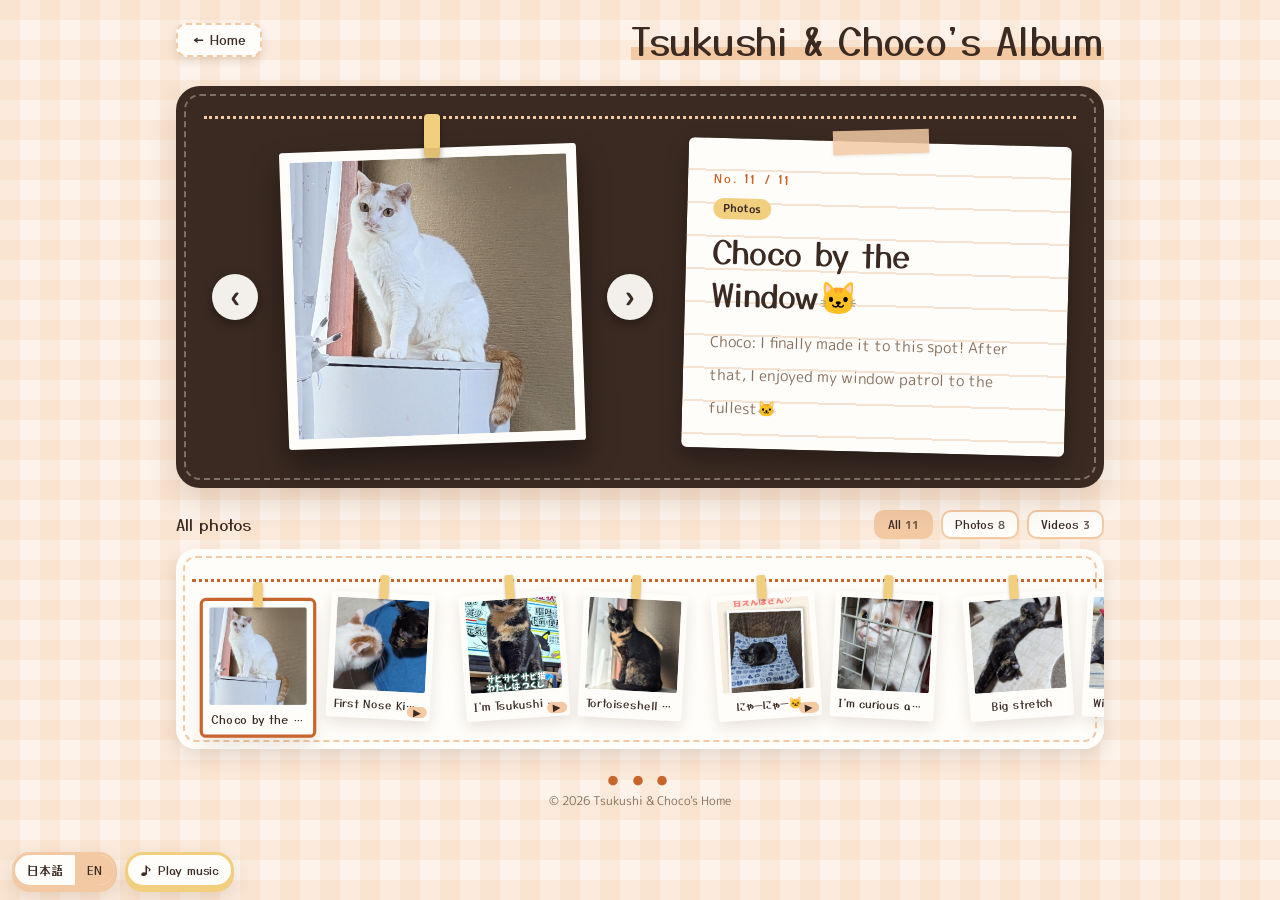
==== commit 3477dac9: "アルバムの表示順を新しい順（追加順の逆）に変更" ====
--- a/album.html
+++ b/album.html
@@ -102,7 +102,7 @@
 const pick = v => (v && typeof v === "object") ? (v[SITE.lang] || v.ja || "") : (v || "");
 const strip = document.getElementById("strip");
 const snap = document.getElementById("snap");
-let shown = items;
+let shown = [...items].reverse();
 let current = 0;
 
 document.querySelectorAll(".tabs button").forEach(btn => {
@@ -110,9 +110,9 @@
   btn.querySelector(".count").textContent = f === "all" ? items.length : items.filter(i => i.type === f).length;
   btn.addEventListener("click", () => {
     document.querySelectorAll(".tabs button").forEach(b => b.setAttribute("aria-pressed", b === btn));
-    shown = f === "all" ? items : items.filter(i => i.type === f);
+    shown = (f === "all" ? [...items] : items.filter(i => i.type === f)).reverse();
     renderStrip();
-    const no = Number(new URLSearchParams(location.search).get("no")); select(Number.isInteger(no) && no >= 1 && no <= items.length ? no - 1 : 0);
+    selectFromQuery();
   });
 });
 
@@ -153,7 +153,7 @@
   });
 }
 
-function select(idx) {
+function selectFromQuery() { const no = Number(new URLSearchParams(location.search).get("no")); if (Number.isInteger(no) && no >= 1 && no <= items.length) { const idx = shown.indexOf(items[no - 1]); select(idx >= 0 ? idx : 0); } else { select(0); } } function select(idx) {
   if (!shown.length) {
     snap.innerHTML = '<p class="book-empty">' + SITE.t("album.bookempty") + '</p>';
     document.getElementById("page-no").textContent = "No. 00 / 00";
@@ -180,8 +180,8 @@
   const btn = strip.querySelectorAll("button")[current];
   const line = strip.parentElement;
   if (btn && line) line.scrollTo({ left: btn.offsetLeft - (line.clientWidth - btn.offsetWidth) / 2, behavior: "smooth" });
-  const n = String(current + 1).padStart(2, "0");
-  document.getElementById("page-no").textContent = `No. ${n} / ${String(shown.length).padStart(2, "0")}`;
+  const n = String(items.indexOf(item) + 1).padStart(2, "0");
+  document.getElementById("page-no").textContent = `No. ${n} / ${String(items.length).padStart(2, "0")}`;
   document.getElementById("kind-chip").textContent = SITE.t(item.type === "video" ? "album.video" : "album.photo");
   document.getElementById("book-cap").textContent = pick(item.caption);
   document.getElementById("book-note").textContent = pick(item.note);
@@ -197,7 +197,7 @@
 SITE.onLang(() => { renderStrip(); if (shown.length) select(current); });
 
 renderStrip();
-const no = Number(new URLSearchParams(location.search).get("no")); select(Number.isInteger(no) && no >= 1 && no <= items.length ? no - 1 : 0);
+selectFromQuery();
 </script>
 </body>
 </html>
